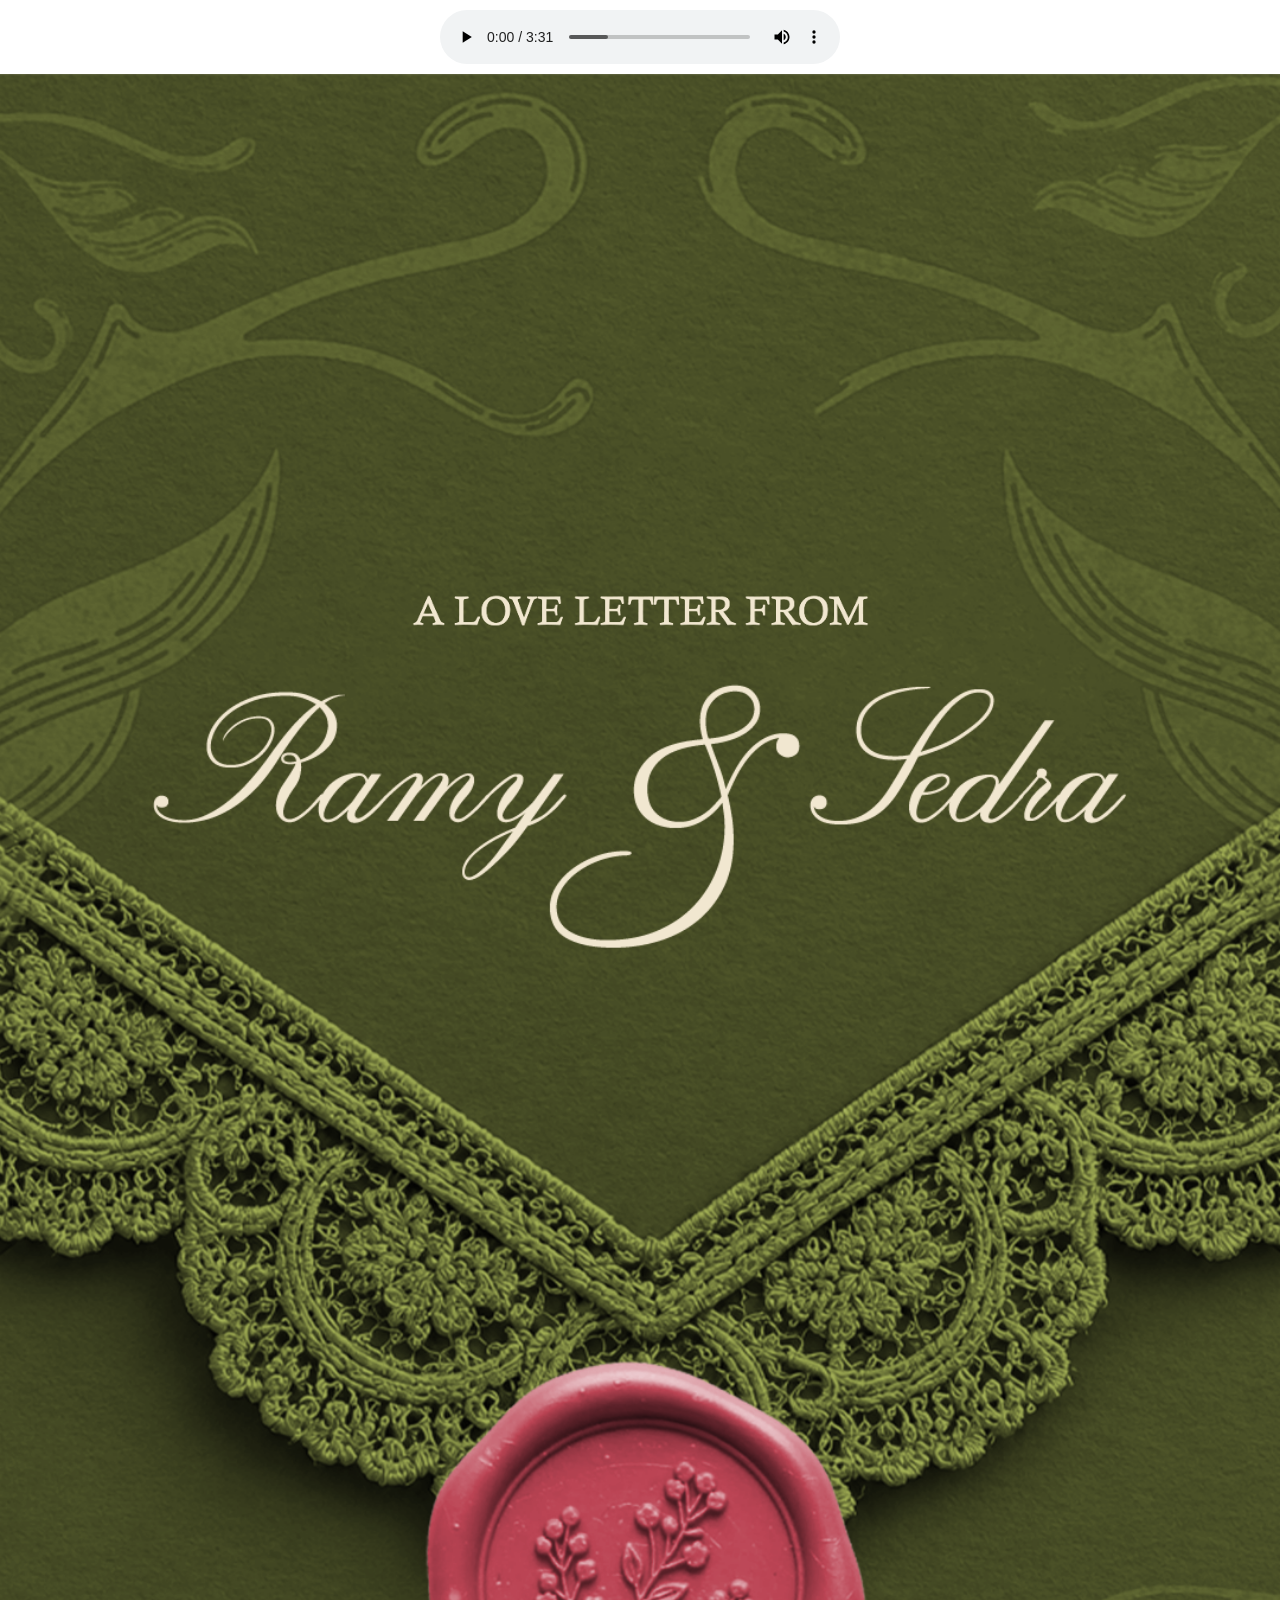
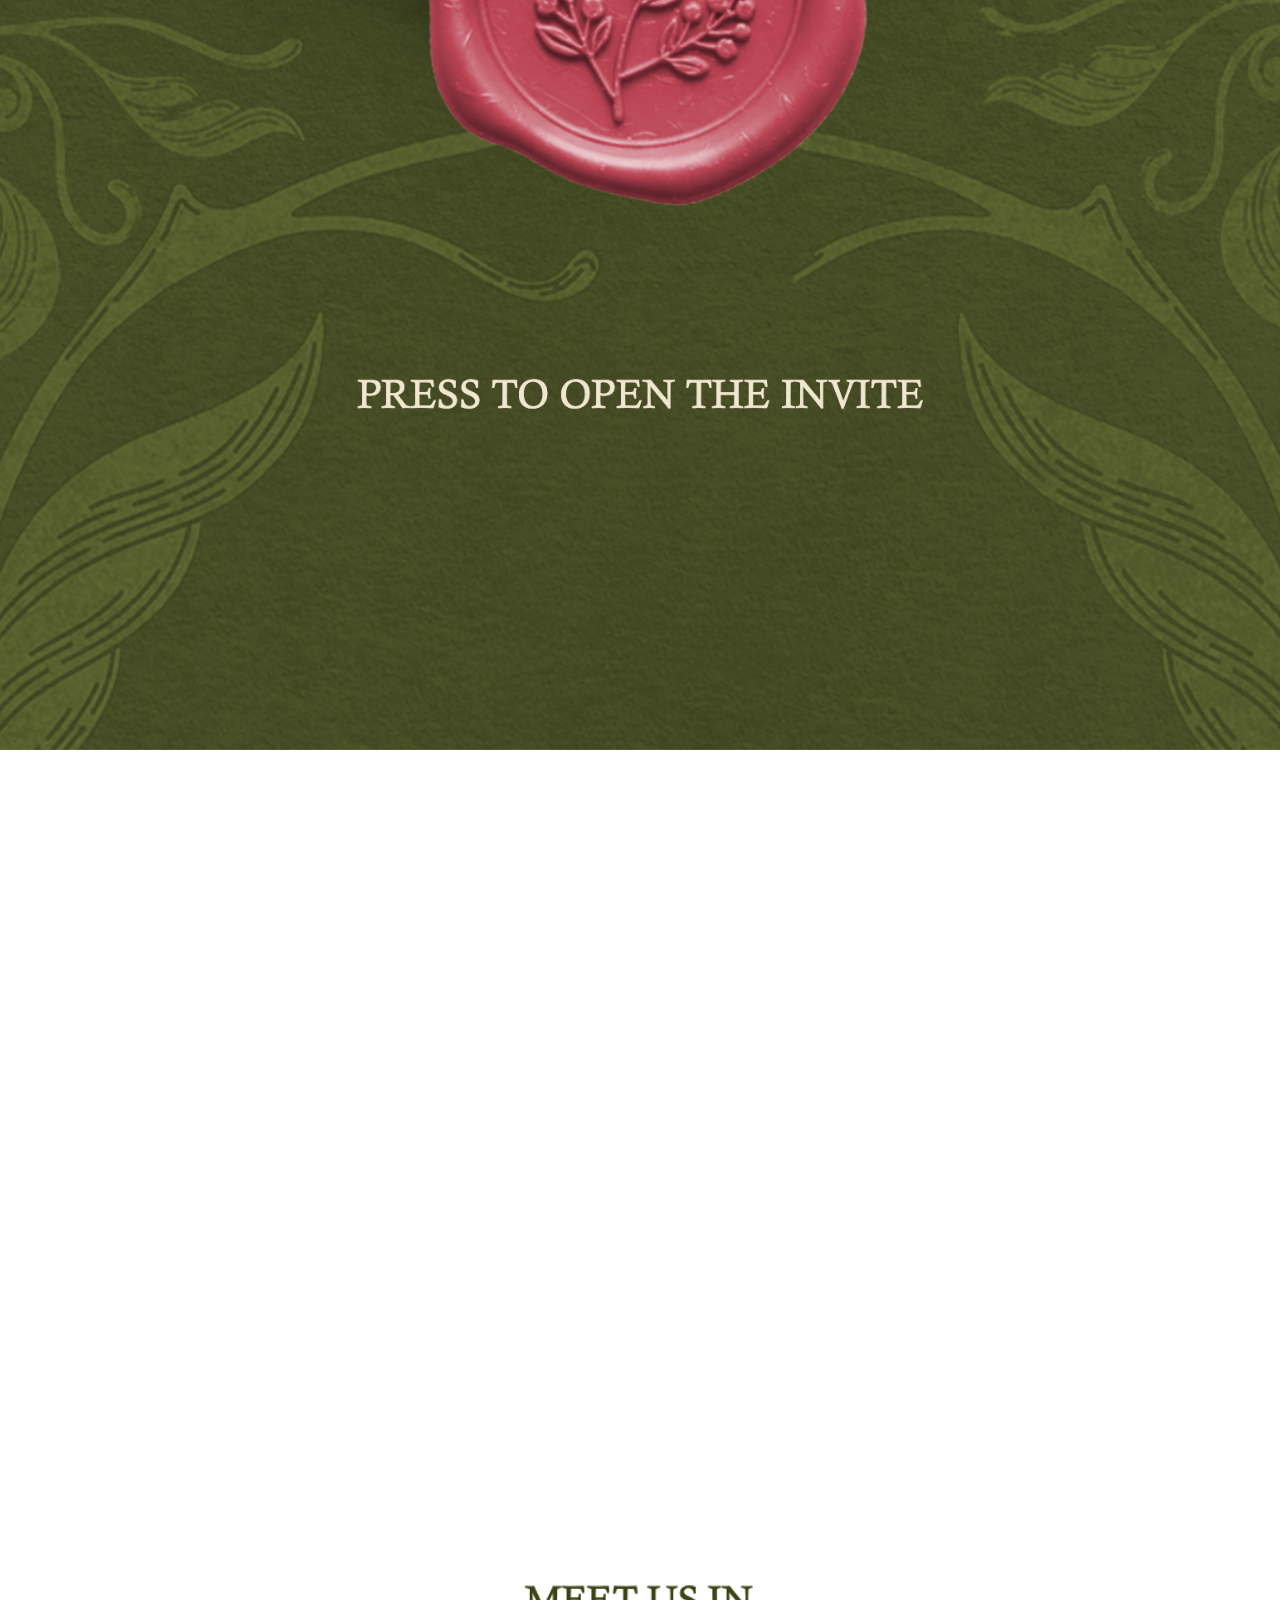
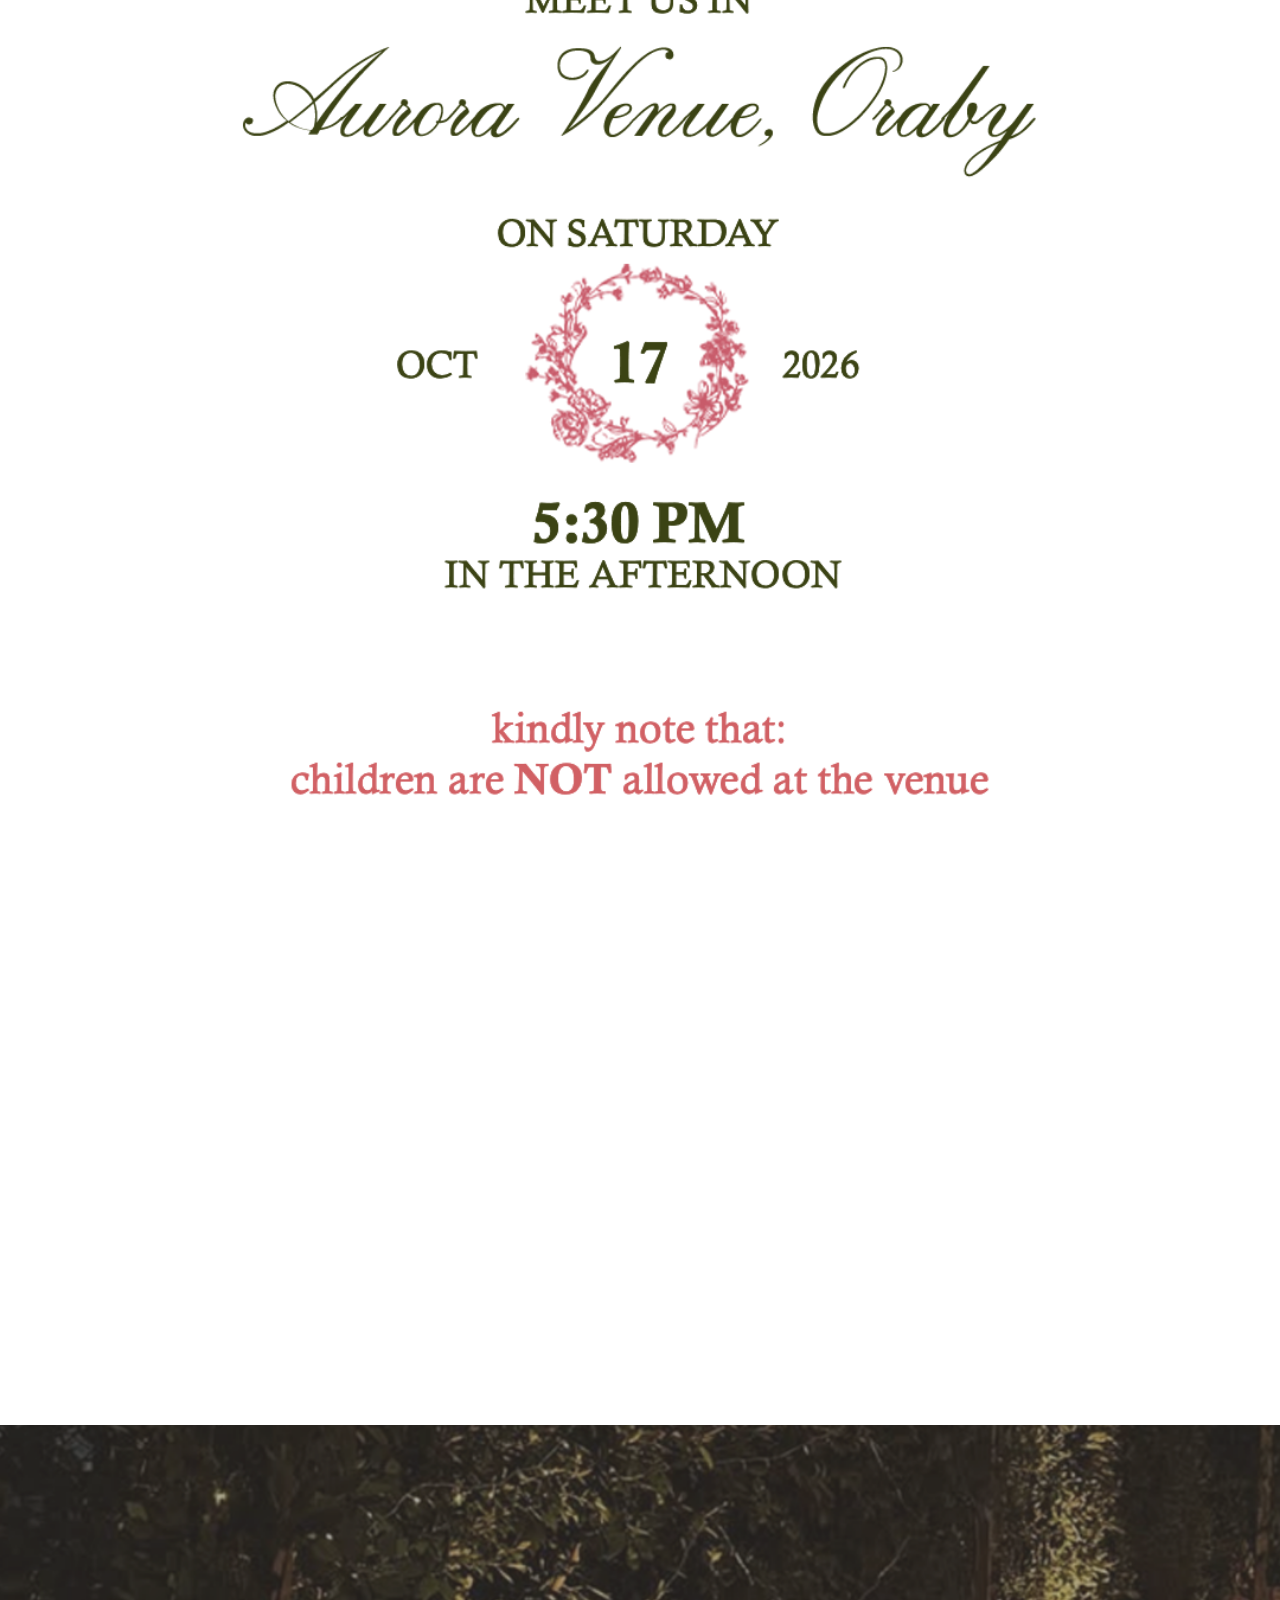
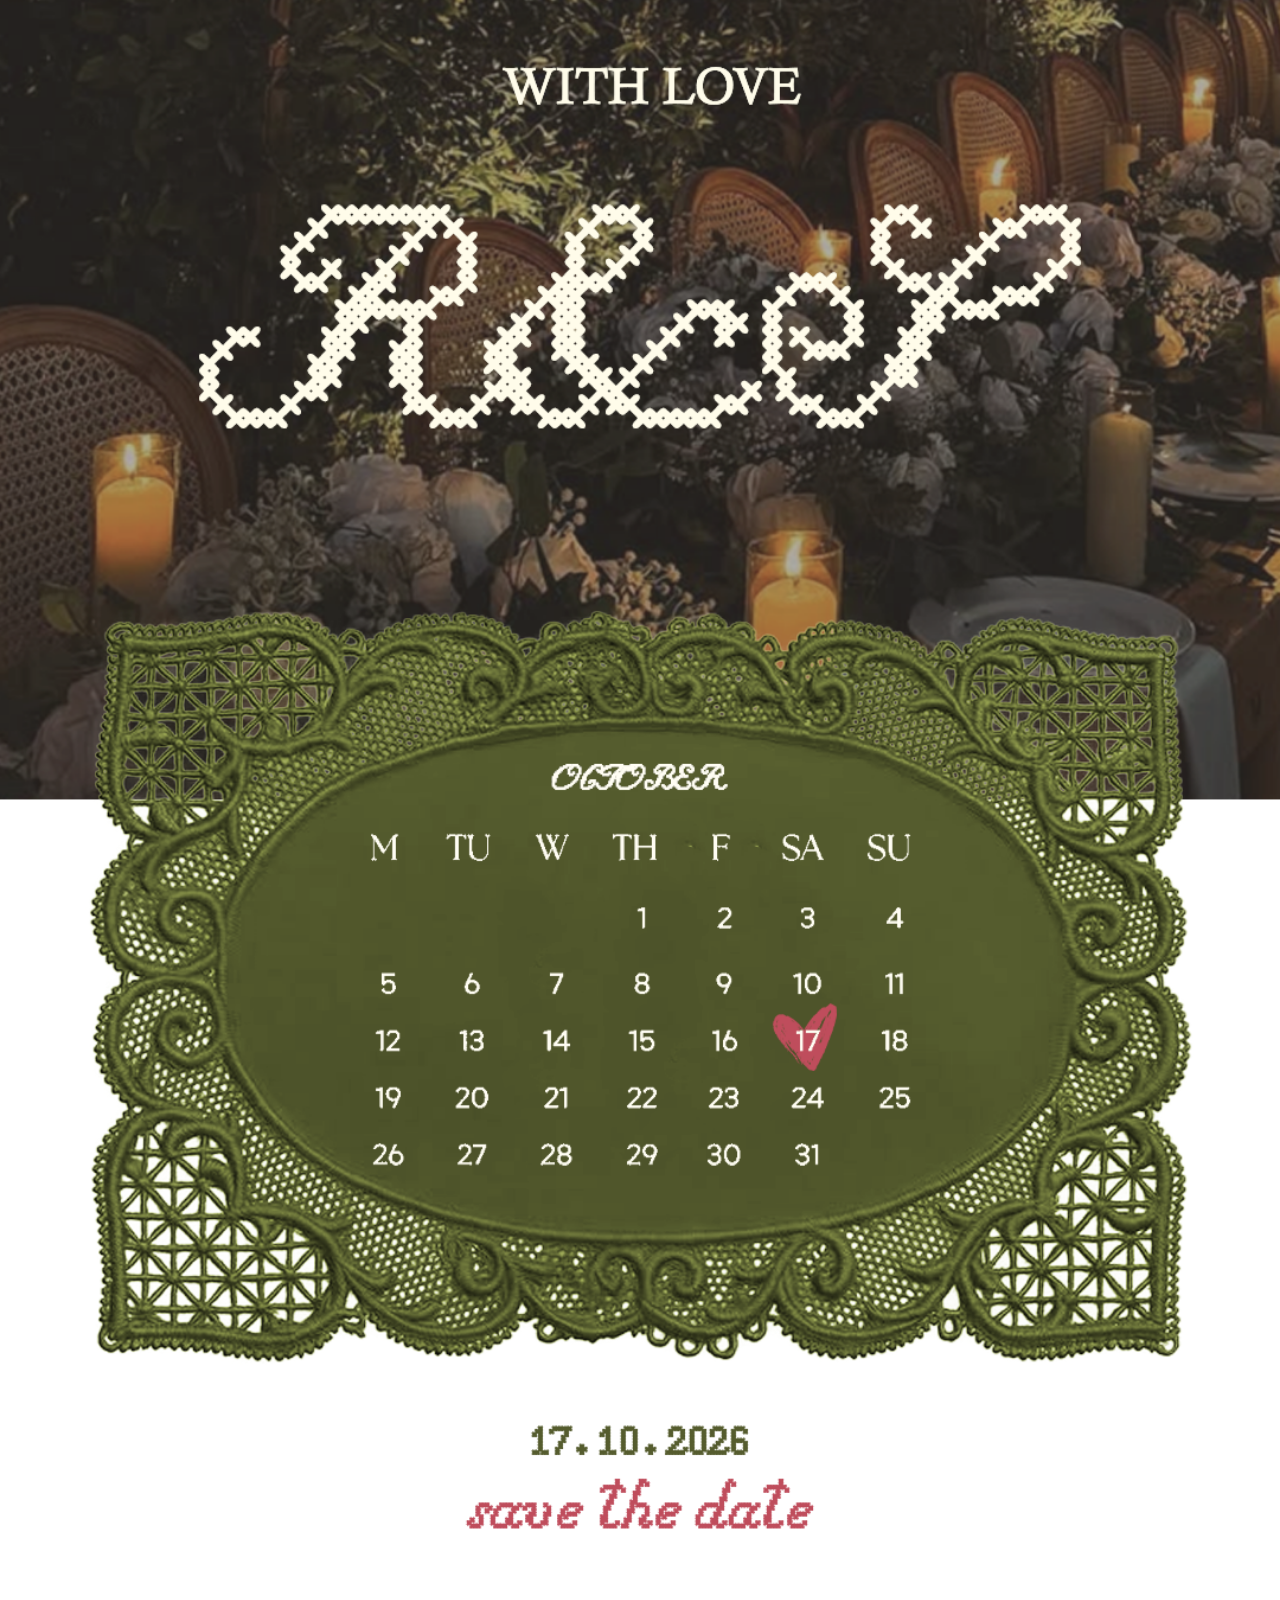
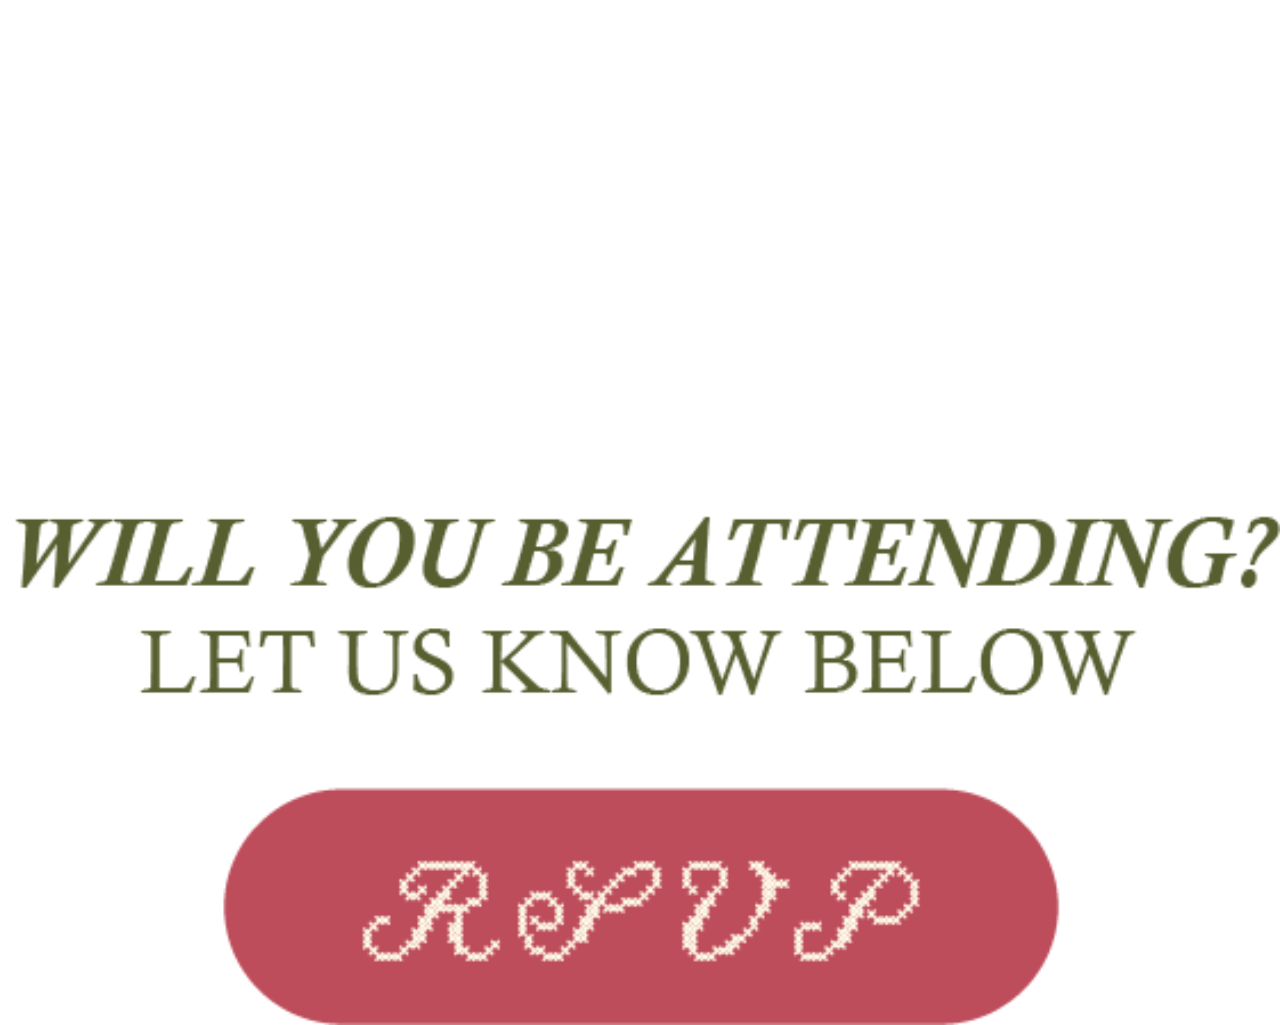
==== index.html @ b2f268ae "Add files via upload" ====
<!DOCTYPE html>
<html lang="en">

<head>
    <meta charset="UTF-8">
    <meta name="viewport" content="width=device-width, initial-scale=1.0">

    <title>Sedra & Ramy</title>

    <link rel="stylesheet" href="./style.css">
       
</head>

<body>
     <audio id="backgroundMusic" controls >
    <source src="images/onlywhen.mp3" type="audio/mp3">
    Your browser does not support this audio file.
</audio>



   

    <main>

        <!-- PAGE 1 -->
        <section class="page page1"
        >
            
            

            <div class="invitation-card">

                <img 
                    src="images/aloveletter.png"
                    class="love-letter"
                   
                >
                <img
                    src="images/ramyand.png"
                    class="couple">

                <img 
                    src="images/pressopen.png"
                    class="press-open"
                    alt="Press to open"
                >

            </div>

        </section>


        <!-- PAGE 2 -->
        <section class="page page2">
        
            <img src="images/24.png"
             class="new-image">   
           

        </section>


        <!-- PAGE 3 -->
        <section class="page page3">
            <img src="images/25.png"
            class="image-25">
        </section>


        <!-- PAGE 4 -->
        <section class="page page4">
            <a href="https://docs.google.com/forms/d/e/1FAIpQLSe6aw0mRkVKkrtqVEwNXwOQoTQumnC0huQUVIW-SSg0Dfd0Cg/viewform"
            class="image-30-link">
           <img src="images/30.png"
           class="image-30"
            >
             
           
</a> 
        </section>

    </main>

    <script src="script.js"></script>

</body>
</html>
---- style.css ----
*  {
    margin: 0;
    padding: 0;
    box-sizing: border-box;
}

html {
    scroll-behavior: smooth;
}

body {
    margin: 0;
    padding: 0;
    width: 100%;
    overflow-x: hidden;
}

/* AUDIO */
#backgroundMusic {
    display: block;
    width: 100%;
    max-width: 400px;
    margin: 10px auto;
}


/* =========================
   ALL PAGES
   ========================= */

.page {
    width: 100%;
    margin: 0;
    padding: 0;
    position: relative;
    overflow: hidden;
}


/* =========================
   PAGE 1
   ========================= */

.page1 {
    width: 100%;
    aspect-ratio: 9 / 16;

    background-image: url("images/background1.png");
    background-size: 100% 100%;
    background-position: center;
    background-repeat: no-repeat;

    position: relative;
}

.invitation-card {
    width: 100%;
    height: 100%;
    position: relative;
}

.love-letter {
    position: absolute;
    top: 7%;
    left: 50%;
    width: 70%;
    transform: translateX(-50%);
}

.couple {
    position: absolute;
    top: 0;
    left: 50%;
    width: 100%;
    transform: translateX(-50%);
}

.press-open {
    position: absolute;
    bottom: 5%;
    left: 50%;
    width: 70%;
    transform: translateX(-50%);
}


/* =========================
   PAGE 2
   ========================= */

.page2 {
    width: 100%;
    height: auto;
    position: relative;
    padding: 0;
    margin: 0;
}

.new-image {
    display: block;
    width: 100%;
    height: auto;
    margin: 0;
    padding: 0;
}


/* =========================
   PAGE 3
   ========================= */

.page3 {
    width: 100%;
    height: auto;
    position: relative;
    padding: 0;
    margin: 0;
}

.image-25 {
    display: block;
    width: 100%;
    height: auto;
    margin: 0;
    padding: 0;
}


/* =========================
   PAGE 4
   ========================= */

.page4 {
    width: 100%;
    height: auto;
    position: relative;
    padding: 0;
    margin: 0;
}

.image-30-link {
    display: block;
    width: 100%;
    margin: 0;
    padding: 0;
    line-height: 0;
}

.image-30 {
    display: block;
    width: 100%;
    height: auto;
    margin: 0;
    padding: 0;
}


/* =========================
   MOBILE
   ========================= */

@media (max-width: 600px) {

    .page,
    .page2,
    .page3,
    .page4 {
        width: 100%;
        margin: 0;
        padding: 0;
    }

    .new-image,
    .image-25,
    .image-30 {
        width: 100%;
        height: auto;
        display: block;
    }

    .image-30-link {
        width: 100%;
        display: block;
    }
}
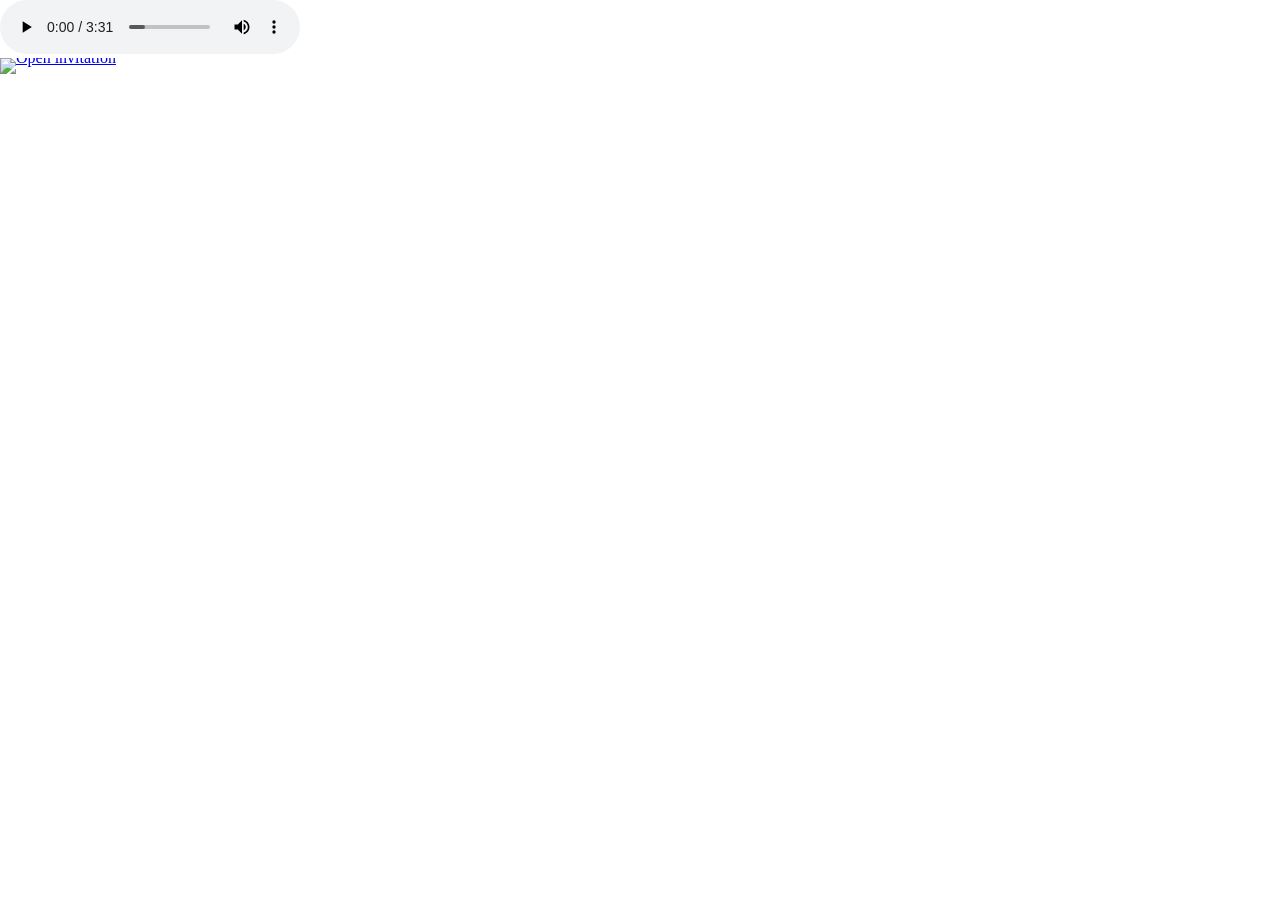
==== commit e856f60c: "Add files via upload" ====
--- a/index.html
+++ b/index.html
@@ -4,85 +4,24 @@
 <head>
     <meta charset="UTF-8">
     <meta name="viewport" content="width=device-width, initial-scale=1.0">
-
     <title>Sedra & Ramy</title>
-
-    <link rel="stylesheet" href="./style.css">
-       
+    <link rel="stylesheet" href="style.css">
 </head>
 
 <body>
-     <audio id="backgroundMusic" controls >
+    <audio id="backgroundMusic" controls >
     <source src="images/onlywhen.mp3" type="audio/mp3">
     Your browser does not support this audio file.
 </audio>
 
 
+    <main class="main-page">
 
-   
-
-    <main>
-
-        <!-- PAGE 1 -->
-        <section class="page page1"
-        >
-            
-            
-
-            <div class="invitation-card">
-
-                <img 
-                    src="images/aloveletter.png"
-                    class="love-letter"
-                   
-                >
-                <img
-                    src="images/ramyand.png"
-                    class="couple">
-
-                <img 
-                    src="images/pressopen.png"
-                    class="press-open"
-                    alt="Press to open"
-                >
-
-            </div>
-
-        </section>
-
-
-        <!-- PAGE 2 -->
-        <section class="page page2">
-        
-            <img src="images/24.png"
-             class="new-image">   
-           
-
-        </section>
-
-
-        <!-- PAGE 3 -->
-        <section class="page page3">
-            <img src="images/25.png"
-            class="image-25">
-        </section>
-
-
-        <!-- PAGE 4 -->
-        <section class="page page4">
-            <a href="https://docs.google.com/forms/d/e/1FAIpQLSe6aw0mRkVKkrtqVEwNXwOQoTQumnC0huQUVIW-SSg0Dfd0Cg/viewform"
-            class="image-30-link">
-           <img src="images/30.png"
-           class="image-30"
-            >
-             
-           
-</a> 
-        </section>
+        <a href="page2.html" class="main-link">
+            <img src="images/main.png" alt="Open invitation">
+        </a>
 
     </main>
 
-    <script src="script.js"></script>
-
 </body>
 </html>
--- a/style.css
+++ b/style.css
@@ -1,4 +1,4 @@
-*  {
+* {
     margin: 0;
     padding: 0;
     box-sizing: border-box;
@@ -9,78 +9,38 @@
 }
 
 body {
+    width: 100%;
     margin: 0;
     padding: 0;
-    width: 100%;
     overflow-x: hidden;
-}
-
-/* AUDIO */
-#backgroundMusic {
-    display: block;
-    width: 100%;
-    max-width: 400px;
-    margin: 10px auto;
+    background: white;
 }
 
 
 /* =========================
-   ALL PAGES
+   PAGE 1 - MAIN IMAGE
    ========================= */
 
-.page {
+.main-page {
     width: 100%;
     margin: 0;
     padding: 0;
-    position: relative;
-    overflow: hidden;
 }
 
-
-/* =========================
-   PAGE 1
-   ========================= */
-
-.page1 {
+.main-link {
+    display: block;
     width: 100%;
-    aspect-ratio: 9 / 16;
-
-    background-image: url("images/background1.png");
-    background-size: 100% 100%;
-    background-position: center;
-    background-repeat: no-repeat;
-
-    position: relative;
+    margin: 0;
+    padding: 0;
+    line-height: 0;
 }
 
-.invitation-card {
+.main-link img {
+    display: block;
     width: 100%;
-    height: 100%;
-    position: relative;
-}
-
-.love-letter {
-    position: absolute;
-    top: 7%;
-    left: 50%;
-    width: 70%;
-    transform: translateX(-50%);
-}
-
-.couple {
-    position: absolute;
-    top: 0;
-    left: 50%;
-    width: 100%;
-    transform: translateX(-50%);
-}
-
-.press-open {
-    position: absolute;
-    bottom: 5%;
-    left: 50%;
-    width: 70%;
-    transform: translateX(-50%);
+    height: auto;
+    margin: 0;
+    padding: 0;
 }
 
 
@@ -90,96 +50,53 @@
 
 .page2 {
     width: 100%;
-    height: auto;
-    position: relative;
+    margin: 0;
     padding: 0;
-    margin: 0;
+
+    display: flex;
+    flex-direction: column;
+    align-items: center;
 }
 
-.new-image {
+
+/* 1.png */
+
+.page2 > img {
     display: block;
     width: 100%;
     height: auto;
     margin: 0;
     padding: 0;
 }
-
+.google-map {
+    display: block;
+    width: 100%;
+    max-width: 500px;
+    height: 350px;
+    margin: 20px auto;
+    border: 0;
+}
 
 /* =========================
-   PAGE 3
+   30.png - GOOGLE FORM
    ========================= */
 
-.page3 {
-    width: 100%;
-    height: auto;
-    position: relative;
-    padding: 0;
-    margin: 0;
-}
-
-.image-25 {
-    display: block;
-    width: 100%;
-    height: auto;
-    margin: 0;
-    padding: 0;
-}
-
-
-/* =========================
-   PAGE 4
-   ========================= */
-
-.page4 {
-    width: 100%;
-    height: auto;
-    position: relative;
-    padding: 0;
-    margin: 0;
-}
-
-.image-30-link {
-    display: block;
-    width: 100%;
-    margin: 0;
-    padding: 0;
+.form-link {
+    display: flex !important;
+    justify-content: center !important;
+    align-items: center !important;
+    width: 80% !important;
+    margin: 0 !important;
+    padding: 0 !important;
     line-height: 0;
 }
 
-.image-30 {
-    display: block;
-    width: 100%;
-    height: auto;
-    margin: 0;
+.form-link img {
+    display: block !important;
+    width: 60% !important;
+    max-width: 60% !important;
+    height: auto !important;
+    margin-left: auto !important;
+    margin-right: auto !important;
     padding: 0;
-}
-
-
-/* =========================
-   MOBILE
-   ========================= */
-
-@media (max-width: 600px) {
-
-    .page,
-    .page2,
-    .page3,
-    .page4 {
-        width: 100%;
-        margin: 0;
-        padding: 0;
-    }
-
-    .new-image,
-    .image-25,
-    .image-30 {
-        width: 100%;
-        height: auto;
-        display: block;
-    }
-
-    .image-30-link {
-        width: 100%;
-        display: block;
-    }
 }
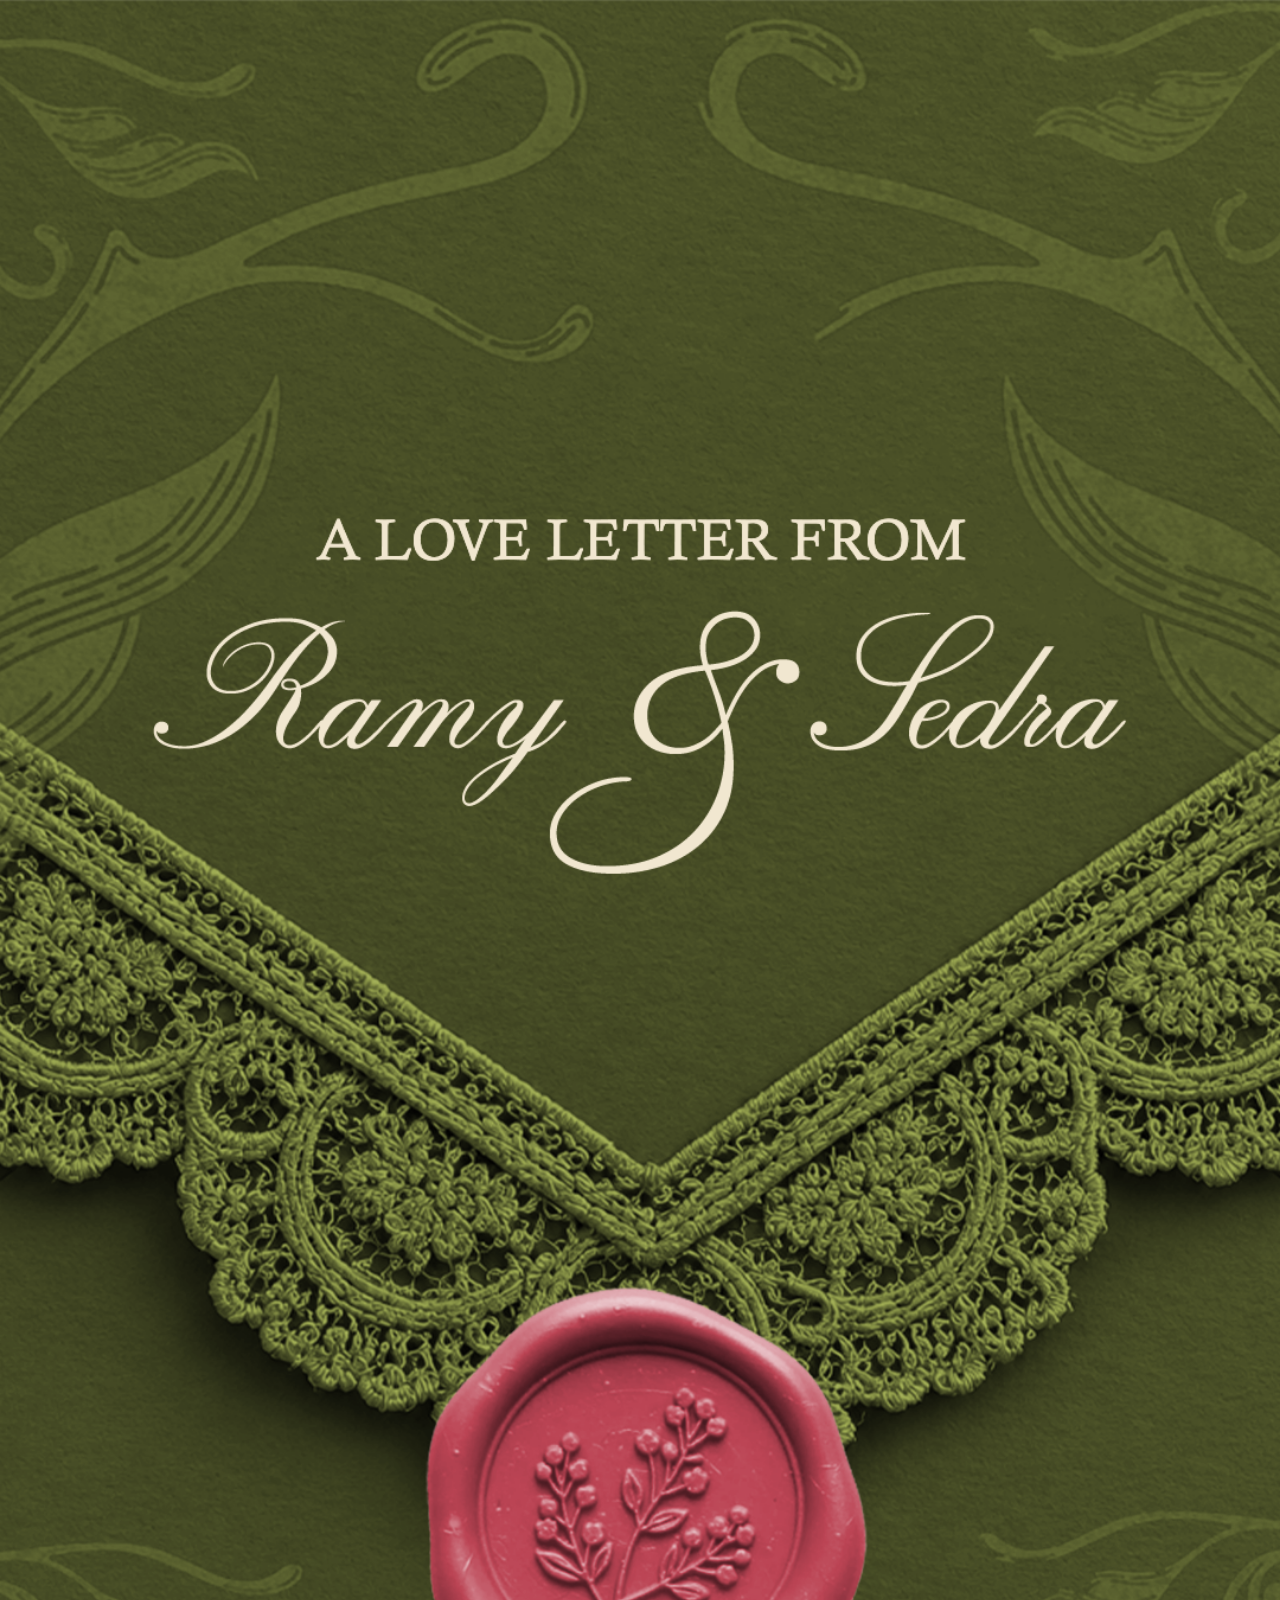
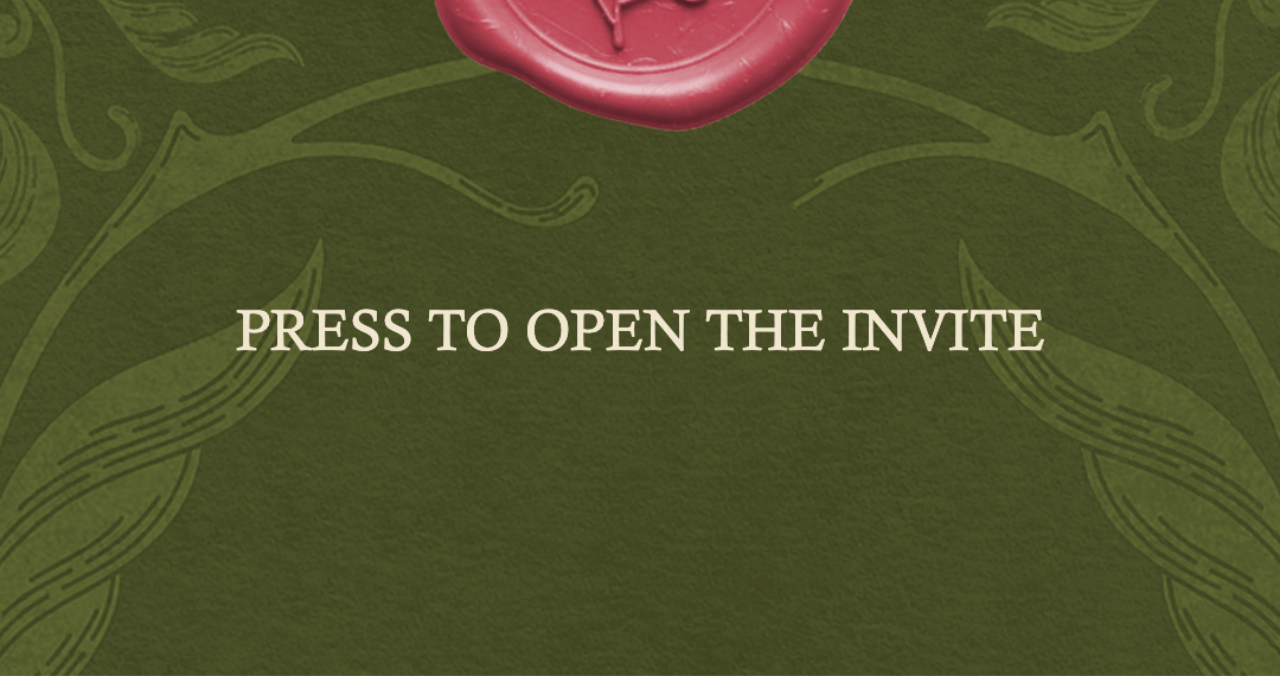
==== commit 6cb124b8: "Update index.html" ====
--- a/index.html
+++ b/index.html
@@ -9,7 +9,7 @@
 </head>
 
 <body>
-    <audio id="backgroundMusic" controls >
+    <audio id="backgroundMusic" autoplay loop>
     <source src="images/onlywhen.mp3" type="audio/mp3">
     Your browser does not support this audio file.
 </audio>
@@ -24,4 +24,4 @@
     </main>
 
 </body>
-</html>+</html>
